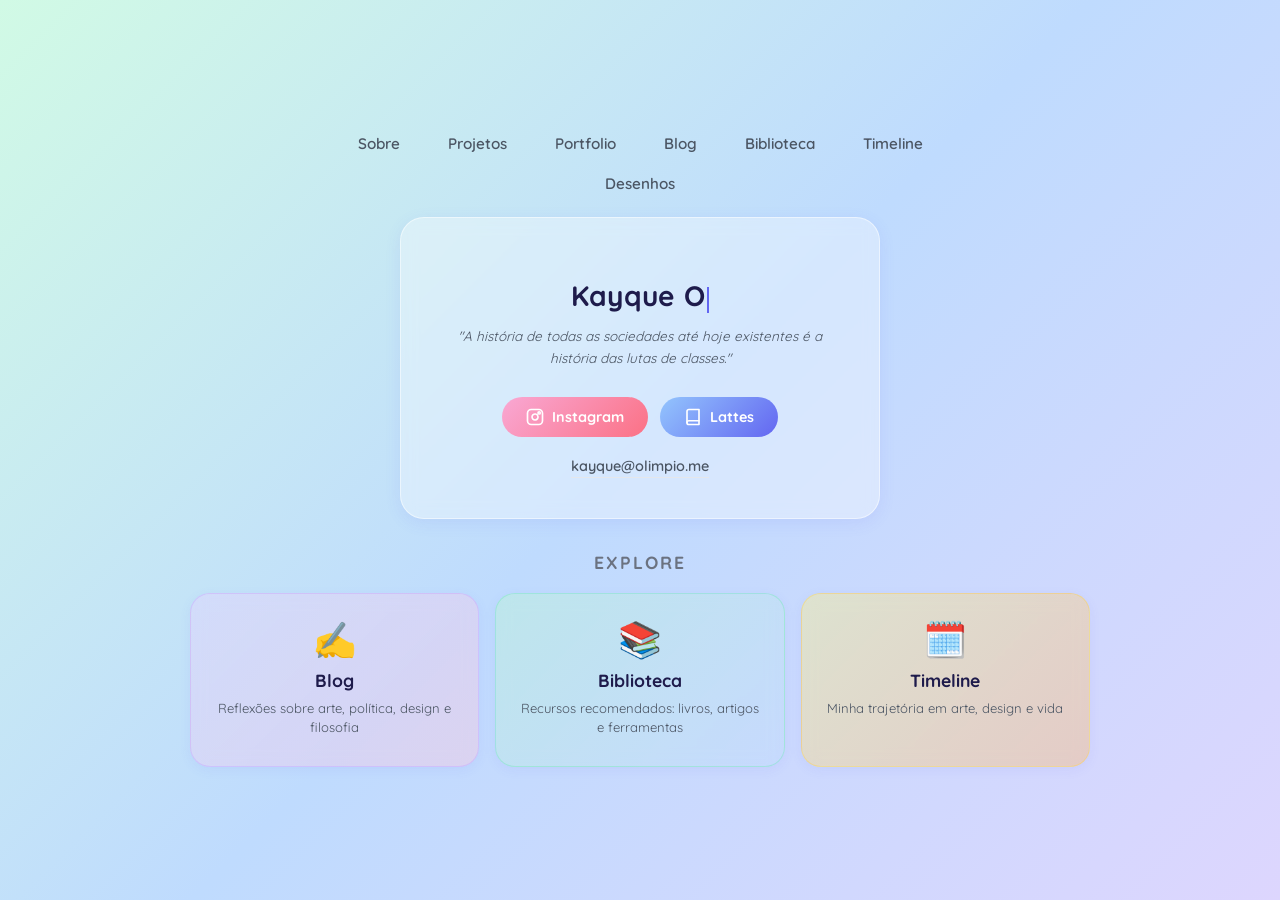
==== index.html @ f6e6b937 "perf: reduce heavy visual effects and optimize index typewriter runtime Agent-Logs-Url: https://gith" ====
<!DOCTYPE html>
<html lang="pt-BR">
<head>
  <meta charset="UTF-8">
  <meta name="viewport" content="width=device-width, initial-scale=1.0">
  <meta name="theme-color" content="#6366f1">
  <title>Kayque Olimpio</title>
  <link rel="preconnect" href="https://fonts.googleapis.com">
  <link rel="preconnect" href="https://fonts.gstatic.com" crossorigin>
  <link href="https://fonts.googleapis.com/css2?family=Quicksand:wght@400;500;600;700&display=swap" rel="stylesheet">
  <style>
    *, *::before, *::after {
      box-sizing: border-box;
      margin: 0;
      padding: 0;
    }

    html {
      scroll-behavior: smooth;
    }

    body {
      font-family: 'Quicksand', sans-serif;
      min-height: 100vh;
      display: flex;
      flex-direction: column;
      align-items: center;
      justify-content: center;
      padding: 24px 16px;
      background: linear-gradient(135deg, #d1fae5 0%, #bfdbfe 50%, #ddd6fe 100%);
      background-attachment: fixed;
      color: #4b5563;
    }

    /* Otimização: Usar will-change apenas onde necessário */
    nav {
      width: 100%;
      max-width: 680px;
      margin-bottom: 24px;
    }

    nav ul {
      list-style: none;
      display: flex;
      justify-content: center;
      gap: 20px;
      flex-wrap: wrap;
    }

    nav ul li a {
      text-decoration: none;
      font-weight: 600;
      font-size: 0.95rem;
      color: #4b5563;
      padding: 6px 14px;
      border-radius: 20px;
      transition: background 0.25s, color 0.25s;
    }

    nav ul li a:hover {
      background: rgba(255, 255, 255, 0.6);
      color: #1d4ed8;
    }

    .card {
      background: rgba(255, 255, 255, 0.35);
      backdrop-filter: blur(8px);
      -webkit-backdrop-filter: blur(8px);
      border: 1px solid rgba(255, 255, 255, 0.5);
      border-radius: 24px;
      box-shadow: 0 4px 16px rgba(99, 102, 241, 0.1);
      padding: 40px 32px;
      width: 100%;
      max-width: 480px;
      display: flex;
      flex-direction: column;
      align-items: center;
      animation: reveal 0.7s ease both;
    }

    @keyframes reveal {
      from {
        opacity: 0;
        transform: translateY(30px);
      }
      to {
        opacity: 1;
        transform: translateY(0);
      }
    }

    /* Otimização: Remover animação float infinita, usar apenas on-load */
    .avatar-wrapper {
      margin-bottom: 20px;
    }

    .avatar {
      width: 110px;
      height: 110px;
      border-radius: 50%;
      object-fit: cover;
      border: 3px solid rgba(255, 255, 255, 0.7);
      box-shadow: 0 3px 12px rgba(99, 102, 241, 0.18);
      display: block;
      background: linear-gradient(135deg, #e0e7ff, #f0f4ff);
    }

    .name {
      font-size: 1.75rem;
      font-weight: 700;
      color: #1e1b4b;
      margin-bottom: 12px;
      min-height: 2.2rem;
      letter-spacing: 0.01em;
    }

    /* Otimização: Usar opacity em vez de transform para cursor */
    .typewriter-cursor {
      display: inline-block;
      width: 2px;
      background: #6366f1;
      margin-left: 2px;
      animation: blink-opt 0.75s step-end infinite;
      vertical-align: text-bottom;
      height: 1.6rem;
    }

    @keyframes blink-opt {
      0%, 100% { opacity: 1; }
      50% { opacity: 0; }
    }

    .quote {
      font-size: 0.85rem;
      font-style: italic;
      color: #4b5563;
      text-align: center;
      margin-bottom: 28px;
      line-height: 1.6;
      max-width: 380px;
    }

    .buttons {
      display: flex;
      gap: 12px;
      justify-content: center;
      width: 100%;
      margin-bottom: 20px;
      flex-wrap: wrap;
    }

    .btn {
      display: inline-flex;
      align-items: center;
      gap: 8px;
      padding: 11px 24px;
      border-radius: 50px;
      font-family: 'Quicksand', sans-serif;
      font-size: 0.9rem;
      font-weight: 700;
      text-decoration: none;
      cursor: pointer;
      border: none;
      position: relative;
      overflow: hidden;
      transition: transform 0.2s, box-shadow 0.2s;
    }

    /* Otimização: Apenas animar ::after no hover, não infinitamente */
    .btn::after {
      content: '';
      position: absolute;
      top: -50%;
      left: -75%;
      width: 50%;
      height: 200%;
      background: rgba(255, 255, 255, 0.35);
      transform: skewX(-20deg);
      opacity: 0;
    }

    .btn:hover::after {
      animation: btn-shine-opt 1.5s ease-in-out;
    }

    @keyframes btn-shine-opt {
      0% { left: -75%; opacity: 1; }
      100% { left: 125%; opacity: 0; }
    }

    .btn:hover {
      transform: translateY(-2px);
      box-shadow: 0 4px 12px rgba(0, 0, 0, 0.12);
      will-change: transform;
    }

    .btn:focus-visible {
      will-change: transform;
    }

    .btn-instagram {
      background: linear-gradient(135deg, #f9a8d4, #fb7185);
      color: #fff;
    }

    .btn-lattes {
      background: linear-gradient(135deg, #93c5fd, #6366f1);
      color: #fff;
    }

    .email-link {
      font-size: 0.9rem;
      font-weight: 600;
      color: #4b5563;
      text-decoration: none;
      border-bottom: 1px solid #e5e7eb;
      padding-bottom: 2px;
      transition: color 0.2s, border-color 0.2s;
    }

    .email-link:hover {
      color: #6366f1;
      border-color: #6366f1;
    }

    /* Explore section */
    .explore-section {
      width: 100%;
      max-width: 900px;
      margin-top: 32px;
    }

    .explore-title {
      text-align: center;
      font-size: 1.1rem;
      font-weight: 700;
      color: #6b7280;
      letter-spacing: 0.12em;
      text-transform: uppercase;
      margin-bottom: 20px;
    }

    .explore-grid {
      display: grid;
      grid-template-columns: repeat(3, 1fr);
      gap: 16px;
    }

    .explore-card {
      background: rgba(255, 255, 255, 0.35);
      backdrop-filter: blur(8px);
      -webkit-backdrop-filter: blur(8px);
      border: 1px solid rgba(255, 255, 255, 0.5);
      border-radius: 20px;
      box-shadow: 0 4px 16px rgba(99, 102, 241, 0.08);
      padding: 28px 20px;
      display: flex;
      flex-direction: column;
      align-items: center;
      text-align: center;
      text-decoration: none;
      color: inherit;
      transition: transform 0.25s, box-shadow 0.25s;
      animation: reveal 0.7s ease both;
      box-shadow: 0 3px 12px rgba(99, 102, 241, 0.08);
    }

    .explore-card:hover {
      transform: translateY(-6px);
      box-shadow: 0 8px 20px rgba(99, 102, 241, 0.12);
      will-change: transform;
    }

    .explore-card:focus-visible {
      will-change: transform;
    }

    .explore-card-emoji {
      font-size: 2.2rem;
      margin-bottom: 12px;
      line-height: 1;
    }

    .explore-card-title {
      font-size: 1.1rem;
      font-weight: 700;
      margin-bottom: 8px;
      color: #1e1b4b;
    }

    .explore-card-desc {
      font-size: 0.82rem;
      color: #4b5563;
      line-height: 1.5;
    }

    .explore-card-blog {
      background: linear-gradient(135deg, rgba(232, 210, 255, 0.4) 0%, rgba(255, 200, 220, 0.4) 100%);
      border-color: rgba(196, 160, 255, 0.4);
    }

    .explore-card-biblioteca {
      background: linear-gradient(135deg, rgba(187, 247, 208, 0.4) 0%, rgba(191, 219, 254, 0.4) 100%);
      border-color: rgba(110, 231, 183, 0.4);
    }

    .explore-card-timeline {
      background: linear-gradient(135deg, rgba(254, 240, 138, 0.4) 0%, rgba(253, 186, 116, 0.4) 100%);
      border-color: rgba(252, 211, 77, 0.4);
    }

    /* Otimização mobile-first */
    @media (max-width: 480px) {
      .buttons {
        flex-direction: column;
        align-items: center;
      }

      .btn {
        width: 100%;
        max-width: 280px;
        justify-content: center;
      }

      .card {
        padding: 32px 20px;
      }

      .name {
        font-size: 1.5rem;
      }

      .explore-grid {
        grid-template-columns: 1fr;
      }
    }
  </style>
</head>
<body>

  <nav aria-label="Navegação principal">
    <ul>
      <li><a href="about.html">Sobre</a></li>
      <li><a href="projects.html">Projetos</a></li>
      <li><a href="portfolio.html">Portfolio</a></li>
      <li><a href="blog.html">Blog</a></li>
      <li><a href="biblioteca.html">Biblioteca</a></li>
      <li><a href="timeline.html">Timeline</a></li>
      <li><a href="drawings.html">Desenhos</a></li>
    </ul>
  </nav>

  <main class="card">

    <div class="avatar-wrapper">
      <img src="https://i.pinimg.com/1200x/95/c9/b2/95c9b288e2ea7c5d6ff3a04a49c31c16.jpg" alt="Avatar de Kayque Olimpio" class="avatar" width="110" height="110" loading="lazy" decoding="async" onerror="this.style.display='none'">
    </div>

    <h1 class="name"><span id="typed-name"></span><span class="typewriter-cursor"></span></h1>

    <p class="quote">
      "A história de todas as sociedades até hoje existentes é a história das lutas de classes."
    </p>

    <div class="buttons">
      <a href="https://www.instagram.com/kayquewrld/" target="_blank" rel="noopener noreferrer" class="btn btn-instagram" aria-label="Instagram">
        <svg xmlns="http://www.w3.org/2000/svg" width="18" height="18" viewBox="0 0 24 24" fill="none" stroke="currentColor" stroke-width="2.2" stroke-linecap="round" stroke-linejoin="round" aria-hidden="true"><rect x="2" y="2" width="20" height="20" rx="5" ry="5"/><path d="M16 11.37A4 4 0 1 1 12.63 8 4 4 0 0 1 16 11.37"/><circle cx="17.5" cy="6.5" r="1.5"/></svg>
        Instagram
      </a>
      <a href="http://lattes.cnpq.br/5363150253158209" target="_blank" rel="noopener noreferrer" class="btn btn-lattes" aria-label="Lattes">
        <svg xmlns="http://www.w3.org/2000/svg" width="18" height="18" viewBox="0 0 24 24" fill="none" stroke="currentColor" stroke-width="2.2" stroke-linecap="round" stroke-linejoin="round" aria-hidden="true"><path d="M4 19.5A2.5 2.5 0 0 1 6.5 17H20"/><path d="M6.5 2H20v20H6.5A2.5 2.5 0 0 1 4 19.5v-15A2.5 2.5 0 0 1 6.5 2z"/></svg>
        Lattes
      </a>
    </div>

    <a href="mailto:kayque@olimpio.me" class="email-link">kayque@olimpio.me</a>

  </main>

  <section class="explore-section" aria-label="Explorar seções">
    <p class="explore-title">Explore</p>
    <div class="explore-grid">
      <a href="blog.html" class="explore-card explore-card-blog">
        <span class="explore-card-emoji" aria-hidden="true">✍️</span>
        <span class="explore-card-title">Blog</span>
        <span class="explore-card-desc">Reflexões sobre arte, política, design e filosofia</span>
      </a>
      <a href="biblioteca.html" class="explore-card explore-card-biblioteca">
        <span class="explore-card-emoji" aria-hidden="true">📚</span>
        <span class="explore-card-title">Biblioteca</span>
        <span class="explore-card-desc">Recursos recomendados: livros, artigos e ferramentas</span>
      </a>
      <a href="timeline.html" class="explore-card explore-card-timeline">
        <span class="explore-card-emoji" aria-hidden="true">🗓️</span>
        <span class="explore-card-title">Timeline</span>
        <span class="explore-card-desc">Minha trajetória em arte, design e vida</span>
      </a>
    </div>
  </section>

  <script>
    // Otimização: Executar tipagem apenas uma vez, não em loop
    (function () {
      const fullName = 'Kayque Olimpio';
      const el = document.getElementById('typed-name');

      if (!el) {
        return;
      }

      let i = 0;
      const type = function () {
        if (i >= fullName.length) {
          return;
        }

        el.textContent += fullName.charAt(i);
        i += 1;
        window.setTimeout(function () {
          window.requestAnimationFrame(type);
        }, 100);
      };

      const startTypewriter = function () {
        window.setTimeout(function () {
          window.requestAnimationFrame(type);
        }, 400);
      };

      if (document.readyState === 'loading') {
        document.addEventListener('DOMContentLoaded', startTypewriter, { once: true });
      } else {
        startTypewriter();
      }
    }());
  </script>

</body>
</html>
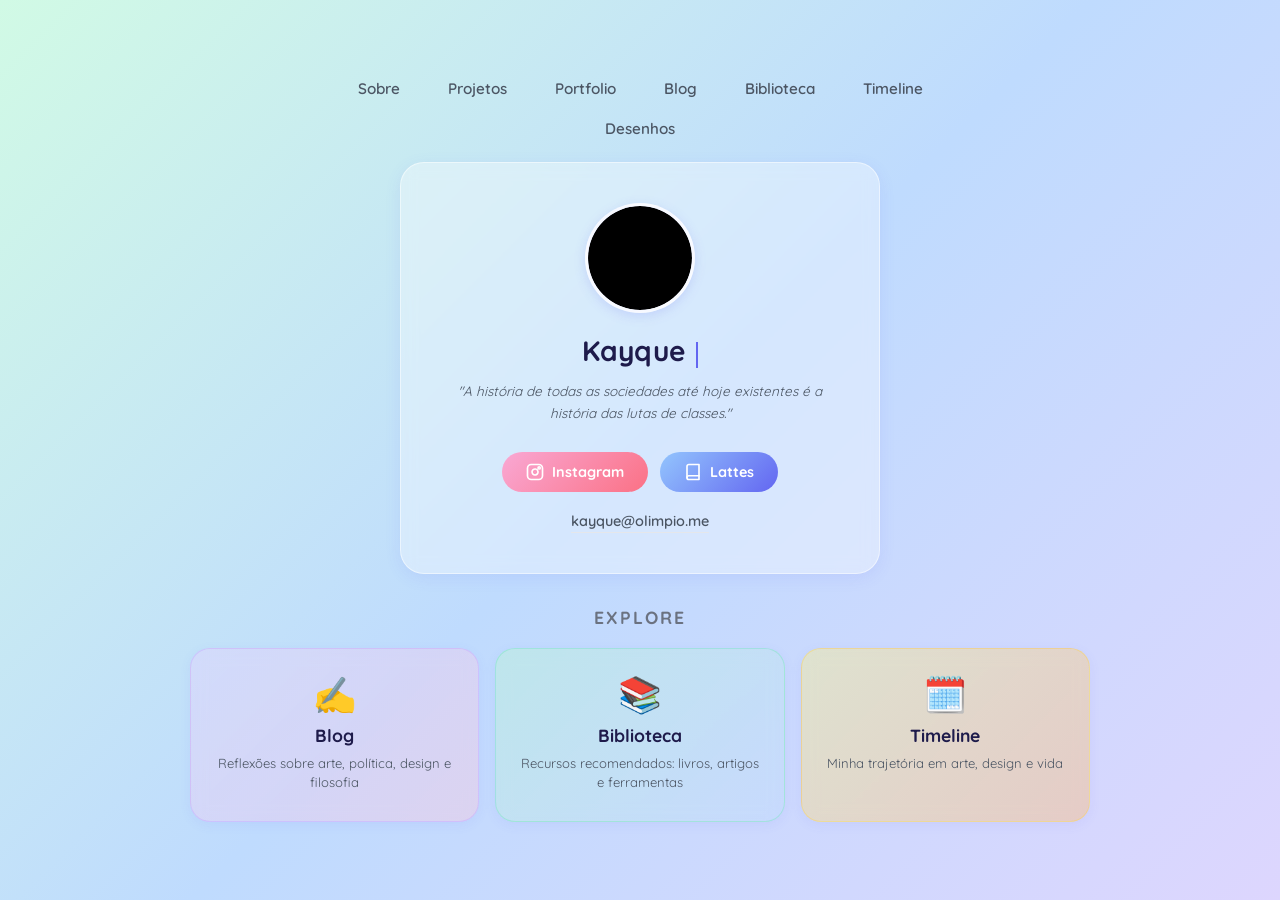
==== commit c4052b91: "perf: finalize index homepage rendering optimizations Agent-Logs-Url: https://github.com/OficialCIA/" ====
--- a/index.html
+++ b/index.html
@@ -353,7 +353,7 @@
   <main class="card">
 
     <div class="avatar-wrapper">
-      <img src="https://i.pinimg.com/1200x/95/c9/b2/95c9b288e2ea7c5d6ff3a04a49c31c16.jpg" alt="Avatar de Kayque Olimpio" class="avatar" width="110" height="110" loading="lazy" decoding="async" onerror="this.style.display='none'">
+      <img src="https://i.pinimg.com/1200x/95/c9/b2/95c9b288e2ea7c5d6ff3a04a49c31c16.jpg" alt="Avatar de Kayque Olimpio" class="avatar" id="avatar-image" width="110" height="110" loading="lazy" decoding="async">
     </div>
 
     <h1 class="name"><span id="typed-name"></span><span class="typewriter-cursor"></span></h1>
@@ -408,23 +408,29 @@
         return;
       }
 
+      const avatarFallbackSvg = "<svg xmlns='http://www.w3.org/2000/svg' width='110' height='110' viewBox='0 0 110 110'><rect width='110' height='110' rx='55' fill='%23e0e7ff'/><text x='50%' y='54%' dominant-baseline='middle' text-anchor='middle' fill='%236366f1' font-family='Arial,sans-serif' font-size='28'>KO</text></svg>";
+      const avatarFallbackSrc = 'data:image/svg+xml,' + encodeURIComponent(avatarFallbackSvg);
+      const avatarEl = document.getElementById('avatar-image');
+      if (avatarEl) {
+        avatarEl.addEventListener('error', function () {
+          avatarEl.src = avatarFallbackSrc;
+          avatarEl.alt = 'Avatar indisponível';
+        }, { once: true });
+      }
+
       let i = 0;
       const type = function () {
         if (i >= fullName.length) {
           return;
         }
 
-        el.textContent += fullName.charAt(i);
-        i += 1;
-        window.setTimeout(function () {
-          window.requestAnimationFrame(type);
-        }, 100);
+        el.textContent += fullName[i];
+        i++;
+        window.setTimeout(type, 100);
       };
 
       const startTypewriter = function () {
-        window.setTimeout(function () {
-          window.requestAnimationFrame(type);
-        }, 400);
+        window.setTimeout(type, 400);
       };
 
       if (document.readyState === 'loading') {
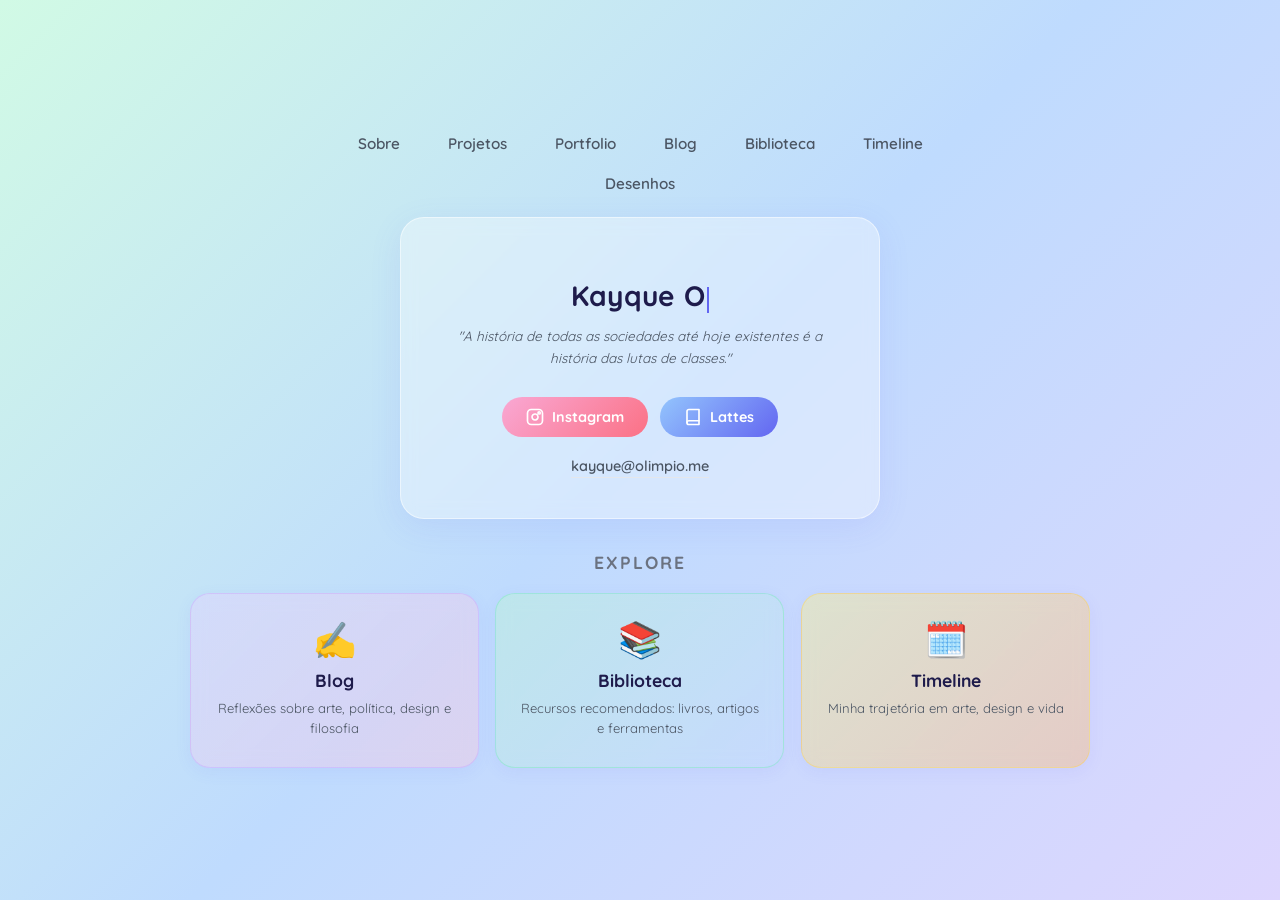
==== commit d1268611: "feat: add open graph and twitter metadata to homepage" ====
--- a/index.html
+++ b/index.html
@@ -4,6 +4,18 @@
   <meta charset="UTF-8">
   <meta name="viewport" content="width=device-width, initial-scale=1.0">
   <meta name="theme-color" content="#6366f1">
+  <meta name="author" content="Kayque Olimpio">
+  <meta name="description" content="Site oficial de Kayque Olimpio com links para projetos, portfólio, blog, biblioteca e redes sociais.">
+  <meta property="og:title" content="Kayque Olimpio | Site Oficial">
+  <meta property="og:description" content="Conheça o site oficial de Kayque Olimpio com projetos, portfólio, blog e links sociais.">
+  <meta property="og:image" content="https://i.pinimg.com/1200x/95/c9/b2/95c9b288e2ea7c5d6ff3a04a49c31c16.jpg">
+  <meta property="og:url" content="https://olimpio.me/">
+  <meta property="og:type" content="website">
+  <meta property="og:locale" content="pt_BR">
+  <meta name="twitter:card" content="summary_large_image">
+  <meta name="twitter:title" content="Kayque Olimpio | Site Oficial">
+  <meta name="twitter:description" content="Conheça o site oficial de Kayque Olimpio com projetos, portfólio, blog e links sociais.">
+  <meta name="twitter:image" content="https://i.pinimg.com/1200x/95/c9/b2/95c9b288e2ea7c5d6ff3a04a49c31c16.jpg">
   <title>Kayque Olimpio</title>
   <link rel="preconnect" href="https://fonts.googleapis.com">
   <link rel="preconnect" href="https://fonts.gstatic.com" crossorigin>
@@ -68,7 +80,7 @@
       -webkit-backdrop-filter: blur(8px);
       border: 1px solid rgba(255, 255, 255, 0.5);
       border-radius: 24px;
-      box-shadow: 0 4px 16px rgba(99, 102, 241, 0.1);
+      box-shadow: 0 8px 32px rgba(99, 102, 241, 0.1);
       padding: 40px 32px;
       width: 100%;
       max-width: 480px;
@@ -92,6 +104,7 @@
     /* Otimização: Remover animação float infinita, usar apenas on-load */
     .avatar-wrapper {
       margin-bottom: 20px;
+      will-change: auto;
     }
 
     .avatar {
@@ -100,7 +113,7 @@
       border-radius: 50%;
       object-fit: cover;
       border: 3px solid rgba(255, 255, 255, 0.7);
-      box-shadow: 0 3px 12px rgba(99, 102, 241, 0.18);
+      box-shadow: 0 4px 20px rgba(99, 102, 241, 0.2);
       display: block;
       background: linear-gradient(135deg, #e0e7ff, #f0f4ff);
     }
@@ -164,6 +177,7 @@
       position: relative;
       overflow: hidden;
       transition: transform 0.2s, box-shadow 0.2s;
+      will-change: transform;
     }
 
     /* Otimização: Apenas animar ::after no hover, não infinitamente */
@@ -190,12 +204,7 @@
 
     .btn:hover {
       transform: translateY(-2px);
-      box-shadow: 0 4px 12px rgba(0, 0, 0, 0.12);
-      will-change: transform;
-    }
-
-    .btn:focus-visible {
-      will-change: transform;
+      box-shadow: 0 6px 20px rgba(0, 0, 0, 0.15);
     }
 
     .btn-instagram {
@@ -262,17 +271,12 @@
       color: inherit;
       transition: transform 0.25s, box-shadow 0.25s;
       animation: reveal 0.7s ease both;
-      box-shadow: 0 3px 12px rgba(99, 102, 241, 0.08);
+      will-change: transform;
     }
 
     .explore-card:hover {
       transform: translateY(-6px);
-      box-shadow: 0 8px 20px rgba(99, 102, 241, 0.12);
-      will-change: transform;
-    }
-
-    .explore-card:focus-visible {
-      will-change: transform;
+      box-shadow: 0 12px 32px rgba(99, 102, 241, 0.15);
     }
 
     .explore-card-emoji {
@@ -353,7 +357,7 @@
   <main class="card">
 
     <div class="avatar-wrapper">
-      <img src="https://i.pinimg.com/1200x/95/c9/b2/95c9b288e2ea7c5d6ff3a04a49c31c16.jpg" alt="Avatar de Kayque Olimpio" class="avatar" id="avatar-image" width="110" height="110" loading="lazy" decoding="async">
+      <img src="https://i.pinimg.com/1200x/95/c9/b2/95c9b288e2ea7c5d6ff3a04a49c31c16.jpg" alt="Avatar de Kayque Olimpio" class="avatar" width="110" height="110" loading="lazy" onerror="this.style.display='none'">
     </div>
 
     <h1 class="name"><span id="typed-name"></span><span class="typewriter-cursor"></span></h1>
@@ -403,40 +407,21 @@
     (function () {
       const fullName = 'Kayque Olimpio';
       const el = document.getElementById('typed-name');
-
-      if (!el) {
-        return;
-      }
-
-      const avatarFallbackSvg = "<svg xmlns='http://www.w3.org/2000/svg' width='110' height='110' viewBox='0 0 110 110'><rect width='110' height='110' rx='55' fill='%23e0e7ff'/><text x='50%' y='54%' dominant-baseline='middle' text-anchor='middle' fill='%236366f1' font-family='Arial,sans-serif' font-size='28'>KO</text></svg>";
-      const avatarFallbackSrc = 'data:image/svg+xml,' + encodeURIComponent(avatarFallbackSvg);
-      const avatarEl = document.getElementById('avatar-image');
-      if (avatarEl) {
-        avatarEl.addEventListener('error', function () {
-          avatarEl.src = avatarFallbackSrc;
-          avatarEl.alt = 'Avatar indisponível';
-        }, { once: true });
-      }
-
       let i = 0;
-      const type = function () {
-        if (i >= fullName.length) {
-          return;
+      
+      function type() {
+        if (i < fullName.length) {
+          el.textContent += fullName[i];
+          i++;
+          setTimeout(type, 100);
         }
-
-        el.textContent += fullName[i];
-        i++;
-        window.setTimeout(type, 100);
-      };
-
-      const startTypewriter = function () {
-        window.setTimeout(type, 400);
-      };
-
+      }
+      
+      // Evitar redraw desnecessário: aguardar primeiro paint
       if (document.readyState === 'loading') {
-        document.addEventListener('DOMContentLoaded', startTypewriter, { once: true });
+        document.addEventListener('DOMContentLoaded', () => setTimeout(type, 400));
       } else {
-        startTypewriter();
+        setTimeout(type, 400);
       }
     }());
   </script>
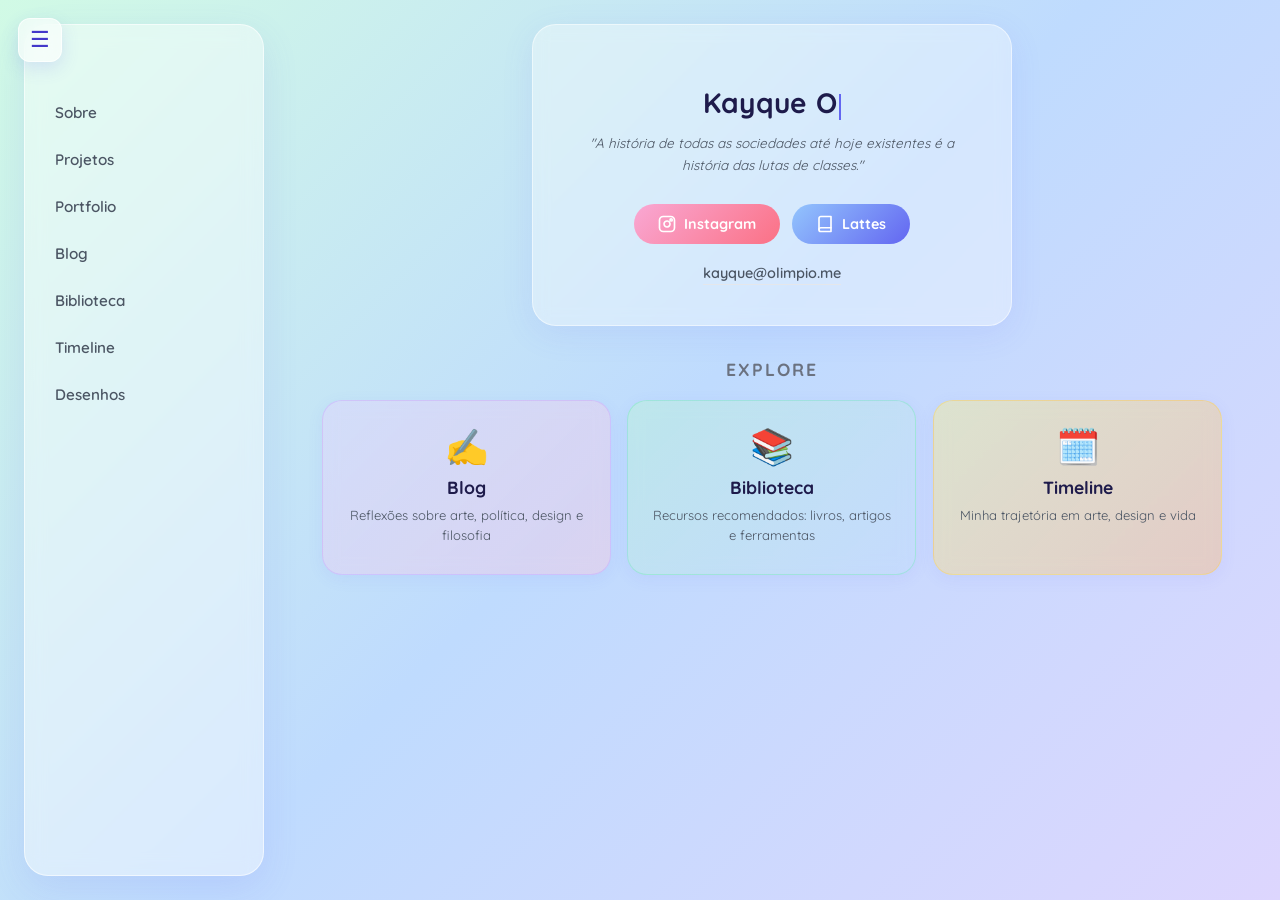
==== commit 9afac163: "Implement responsive sidebar with hamburger toggle on homepage" ====
--- a/index.html
+++ b/index.html
@@ -35,43 +35,106 @@
       font-family: 'Quicksand', sans-serif;
       min-height: 100vh;
       display: flex;
-      flex-direction: column;
-      align-items: center;
+      align-items: flex-start;
       justify-content: center;
-      padding: 24px 16px;
+      gap: 24px;
+      padding: 24px;
       background: linear-gradient(135deg, #d1fae5 0%, #bfdbfe 50%, #ddd6fe 100%);
       background-attachment: fixed;
       color: #4b5563;
     }
 
-    /* Otimização: Usar will-change apenas onde necessário */
-    nav {
-      width: 100%;
-      max-width: 680px;
-      margin-bottom: 24px;
-    }
-
-    nav ul {
+    .sidebar-toggle {
+      position: fixed;
+      top: 18px;
+      left: 18px;
+      z-index: 30;
+      width: 44px;
+      height: 44px;
+      border-radius: 12px;
+      border: 1px solid rgba(255, 255, 255, 0.7);
+      background: rgba(255, 255, 255, 0.6);
+      backdrop-filter: blur(8px);
+      -webkit-backdrop-filter: blur(8px);
+      box-shadow: 0 6px 18px rgba(99, 102, 241, 0.16);
+      color: #4338ca;
+      font-size: 1.35rem;
+      cursor: pointer;
+      display: inline-flex;
+      align-items: center;
+      justify-content: center;
+      transition: transform 0.2s, box-shadow 0.2s, background 0.2s;
+    }
+
+    .sidebar-toggle:hover {
+      transform: translateY(-1px);
+      box-shadow: 0 10px 24px rgba(99, 102, 241, 0.2);
+      background: rgba(255, 255, 255, 0.82);
+    }
+
+    .sidebar {
+      width: 240px;
+      min-height: calc(100vh - 48px);
+      background: rgba(255, 255, 255, 0.42);
+      backdrop-filter: blur(10px);
+      -webkit-backdrop-filter: blur(10px);
+      border: 1px solid rgba(255, 255, 255, 0.58);
+      border-radius: 24px;
+      box-shadow: 0 12px 36px rgba(99, 102, 241, 0.12);
+      padding: 68px 16px 24px;
+      overflow: hidden;
+      transition: width 0.3s ease, padding 0.3s ease, opacity 0.3s ease, transform 0.3s ease;
+    }
+
+    .sidebar ul {
       list-style: none;
       display: flex;
-      justify-content: center;
-      gap: 20px;
-      flex-wrap: wrap;
-    }
-
-    nav ul li a {
+      flex-direction: column;
+      gap: 8px;
+    }
+
+    .sidebar ul li a {
+      display: block;
       text-decoration: none;
       font-weight: 600;
       font-size: 0.95rem;
       color: #4b5563;
-      padding: 6px 14px;
-      border-radius: 20px;
+      padding: 10px 14px;
+      border-radius: 14px;
       transition: background 0.25s, color 0.25s;
     }
 
-    nav ul li a:hover {
+    .sidebar ul li a:hover {
       background: rgba(255, 255, 255, 0.6);
       color: #1d4ed8;
+    }
+
+    .content-area {
+      flex: 1;
+      width: min(100%, 980px);
+      margin: 0 auto;
+      display: flex;
+      flex-direction: column;
+      align-items: center;
+    }
+
+    body.sidebar-collapsed .sidebar {
+      width: 0;
+      padding-left: 0;
+      padding-right: 0;
+      border-width: 0;
+      opacity: 0;
+      transform: translateX(-16px);
+    }
+
+    .sidebar-overlay {
+      position: fixed;
+      inset: 0;
+      background: rgba(15, 23, 42, 0.42);
+      opacity: 0;
+      pointer-events: none;
+      transition: opacity 0.28s ease;
+      z-index: 20;
     }
 
     .card {
@@ -314,6 +377,46 @@
     }
 
     /* Otimização mobile-first */
+    @media (max-width: 900px) {
+      body {
+        padding: 16px;
+      }
+
+      .content-area {
+        width: 100%;
+      }
+
+      .sidebar {
+        position: fixed;
+        top: 72px;
+        left: 16px;
+        bottom: 16px;
+        min-height: auto;
+        width: min(280px, calc(100% - 32px));
+        z-index: 25;
+        transform: translateX(-110%);
+        opacity: 0;
+        pointer-events: none;
+      }
+
+      body.sidebar-collapsed .sidebar {
+        width: min(280px, calc(100% - 32px));
+        padding: 68px 16px 24px;
+        border-width: 1px;
+      }
+
+      body.sidebar-open .sidebar {
+        transform: translateX(0);
+        opacity: 1;
+        pointer-events: auto;
+      }
+
+      body.sidebar-open .sidebar-overlay {
+        opacity: 1;
+        pointer-events: auto;
+      }
+    }
+
     @media (max-width: 480px) {
       .buttons {
         flex-direction: column;
@@ -342,7 +445,9 @@
 </head>
 <body>
 
-  <nav aria-label="Navegação principal">
+  <button class="sidebar-toggle" id="sidebar-toggle" aria-label="Abrir ou fechar menu lateral" aria-controls="site-sidebar" aria-expanded="true">☰</button>
+
+  <nav id="site-sidebar" class="sidebar" aria-label="Navegação principal">
     <ul>
       <li><a href="about.html">Sobre</a></li>
       <li><a href="projects.html">Projetos</a></li>
@@ -354,7 +459,10 @@
     </ul>
   </nav>
 
-  <main class="card">
+  <div class="sidebar-overlay" id="sidebar-overlay" aria-hidden="true"></div>
+
+  <div class="content-area">
+    <main class="card">
 
     <div class="avatar-wrapper">
       <img src="https://i.pinimg.com/1200x/95/c9/b2/95c9b288e2ea7c5d6ff3a04a49c31c16.jpg" alt="Avatar de Kayque Olimpio" class="avatar" width="110" height="110" loading="lazy" onerror="this.style.display='none'">
@@ -379,28 +487,29 @@
 
     <a href="mailto:kayque@olimpio.me" class="email-link">kayque@olimpio.me</a>
 
-  </main>
-
-  <section class="explore-section" aria-label="Explorar seções">
-    <p class="explore-title">Explore</p>
-    <div class="explore-grid">
-      <a href="blog.html" class="explore-card explore-card-blog">
-        <span class="explore-card-emoji" aria-hidden="true">✍️</span>
-        <span class="explore-card-title">Blog</span>
-        <span class="explore-card-desc">Reflexões sobre arte, política, design e filosofia</span>
-      </a>
-      <a href="biblioteca.html" class="explore-card explore-card-biblioteca">
-        <span class="explore-card-emoji" aria-hidden="true">📚</span>
-        <span class="explore-card-title">Biblioteca</span>
-        <span class="explore-card-desc">Recursos recomendados: livros, artigos e ferramentas</span>
-      </a>
-      <a href="timeline.html" class="explore-card explore-card-timeline">
-        <span class="explore-card-emoji" aria-hidden="true">🗓️</span>
-        <span class="explore-card-title">Timeline</span>
-        <span class="explore-card-desc">Minha trajetória em arte, design e vida</span>
-      </a>
-    </div>
-  </section>
+    </main>
+
+    <section class="explore-section" aria-label="Explorar seções">
+      <p class="explore-title">Explore</p>
+      <div class="explore-grid">
+        <a href="blog.html" class="explore-card explore-card-blog">
+          <span class="explore-card-emoji" aria-hidden="true">✍️</span>
+          <span class="explore-card-title">Blog</span>
+          <span class="explore-card-desc">Reflexões sobre arte, política, design e filosofia</span>
+        </a>
+        <a href="biblioteca.html" class="explore-card explore-card-biblioteca">
+          <span class="explore-card-emoji" aria-hidden="true">📚</span>
+          <span class="explore-card-title">Biblioteca</span>
+          <span class="explore-card-desc">Recursos recomendados: livros, artigos e ferramentas</span>
+        </a>
+        <a href="timeline.html" class="explore-card explore-card-timeline">
+          <span class="explore-card-emoji" aria-hidden="true">🗓️</span>
+          <span class="explore-card-title">Timeline</span>
+          <span class="explore-card-desc">Minha trajetória em arte, design e vida</span>
+        </a>
+      </div>
+    </section>
+  </div>
 
   <script>
     // Otimização: Executar tipagem apenas uma vez, não em loop
@@ -424,6 +533,58 @@
         setTimeout(type, 400);
       }
     }());
+
+    (function () {
+      const body = document.body;
+      const toggle = document.getElementById('sidebar-toggle');
+      const overlay = document.getElementById('sidebar-overlay');
+      const navLinks = document.querySelectorAll('#site-sidebar a');
+      const mobile = window.matchMedia('(max-width: 900px)');
+
+      function updateAria() {
+        const expanded = mobile.matches
+          ? body.classList.contains('sidebar-open')
+          : !body.classList.contains('sidebar-collapsed');
+        toggle.setAttribute('aria-expanded', String(expanded));
+      }
+
+      function syncLayout() {
+        if (mobile.matches) {
+          body.classList.add('sidebar-collapsed');
+          body.classList.remove('sidebar-open');
+        } else {
+          body.classList.remove('sidebar-collapsed');
+          body.classList.remove('sidebar-open');
+        }
+        updateAria();
+      }
+
+      toggle.addEventListener('click', function () {
+        if (mobile.matches) {
+          body.classList.toggle('sidebar-open');
+        } else {
+          body.classList.toggle('sidebar-collapsed');
+        }
+        updateAria();
+      });
+
+      overlay.addEventListener('click', function () {
+        body.classList.remove('sidebar-open');
+        updateAria();
+      });
+
+      navLinks.forEach(function (link) {
+        link.addEventListener('click', function () {
+          if (mobile.matches) {
+            body.classList.remove('sidebar-open');
+            updateAria();
+          }
+        });
+      });
+
+      mobile.addEventListener('change', syncLayout);
+      syncLayout();
+    }());
   </script>
 
 </body>
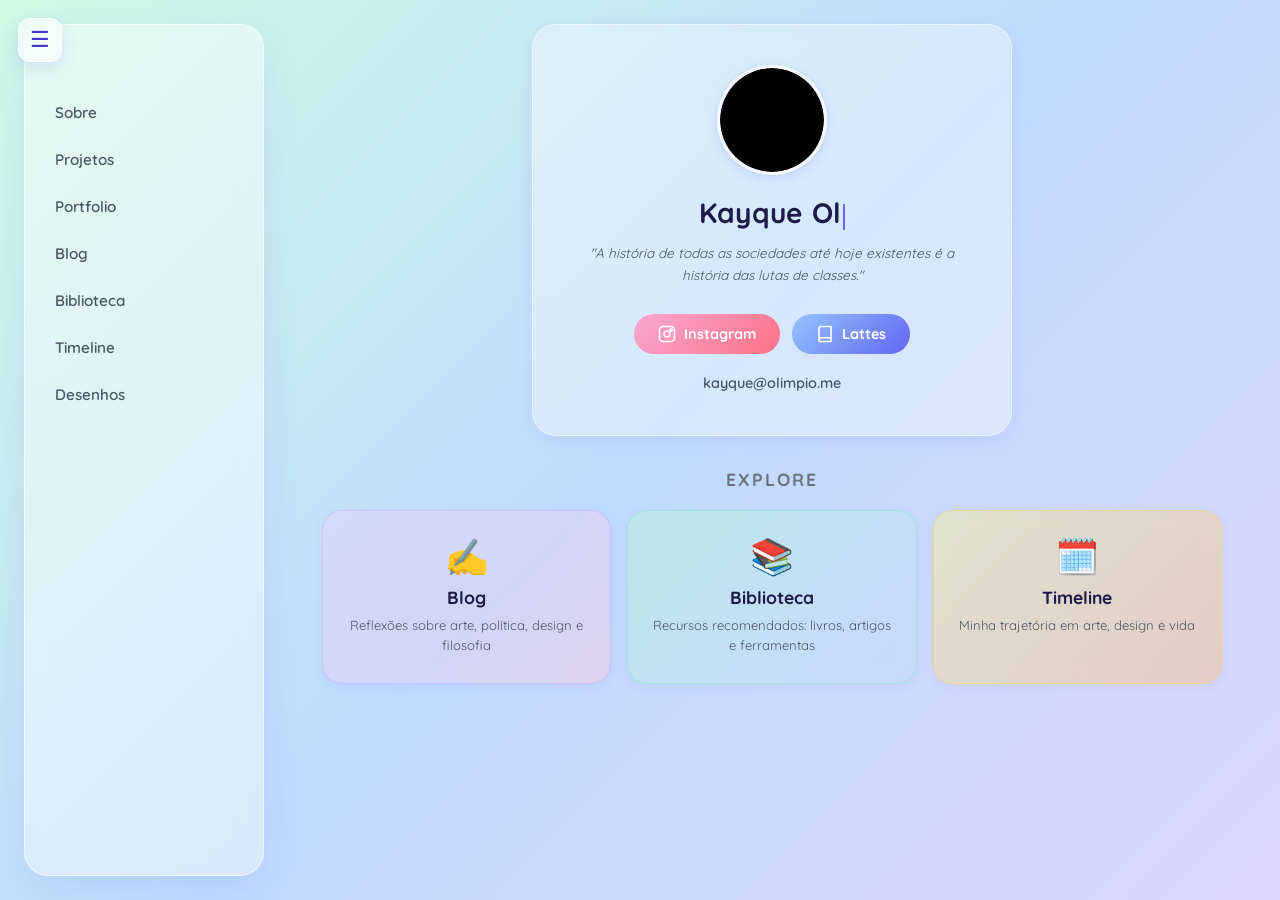
==== commit 0d41f37f: "Merge c4052b9131bfb6b063f78d193c42396e4444eb9e into 861b26b7171fb45265ad6086121eadeffeffdc29" ====
--- a/index.html
+++ b/index.html
@@ -143,7 +143,7 @@
       -webkit-backdrop-filter: blur(8px);
       border: 1px solid rgba(255, 255, 255, 0.5);
       border-radius: 24px;
-      box-shadow: 0 8px 32px rgba(99, 102, 241, 0.1);
+      box-shadow: 0 4px 16px rgba(99, 102, 241, 0.1);
       padding: 40px 32px;
       width: 100%;
       max-width: 480px;
@@ -167,7 +167,6 @@
     /* Otimização: Remover animação float infinita, usar apenas on-load */
     .avatar-wrapper {
       margin-bottom: 20px;
-      will-change: auto;
     }
 
     .avatar {
@@ -176,7 +175,7 @@
       border-radius: 50%;
       object-fit: cover;
       border: 3px solid rgba(255, 255, 255, 0.7);
-      box-shadow: 0 4px 20px rgba(99, 102, 241, 0.2);
+      box-shadow: 0 3px 12px rgba(99, 102, 241, 0.18);
       display: block;
       background: linear-gradient(135deg, #e0e7ff, #f0f4ff);
     }
@@ -240,7 +239,6 @@
       position: relative;
       overflow: hidden;
       transition: transform 0.2s, box-shadow 0.2s;
-      will-change: transform;
     }
 
     /* Otimização: Apenas animar ::after no hover, não infinitamente */
@@ -267,7 +265,12 @@
 
     .btn:hover {
       transform: translateY(-2px);
-      box-shadow: 0 6px 20px rgba(0, 0, 0, 0.15);
+      box-shadow: 0 4px 12px rgba(0, 0, 0, 0.12);
+      will-change: transform;
+    }
+
+    .btn:focus-visible {
+      will-change: transform;
     }
 
     .btn-instagram {
@@ -334,12 +337,17 @@
       color: inherit;
       transition: transform 0.25s, box-shadow 0.25s;
       animation: reveal 0.7s ease both;
-      will-change: transform;
+      box-shadow: 0 3px 12px rgba(99, 102, 241, 0.08);
     }
 
     .explore-card:hover {
       transform: translateY(-6px);
-      box-shadow: 0 12px 32px rgba(99, 102, 241, 0.15);
+      box-shadow: 0 8px 20px rgba(99, 102, 241, 0.12);
+      will-change: transform;
+    }
+
+    .explore-card:focus-visible {
+      will-change: transform;
     }
 
     .explore-card-emoji {
@@ -465,7 +473,7 @@
     <main class="card">
 
     <div class="avatar-wrapper">
-      <img src="https://i.pinimg.com/1200x/95/c9/b2/95c9b288e2ea7c5d6ff3a04a49c31c16.jpg" alt="Avatar de Kayque Olimpio" class="avatar" width="110" height="110" loading="lazy" onerror="this.style.display='none'">
+      <img src="https://i.pinimg.com/1200x/95/c9/b2/95c9b288e2ea7c5d6ff3a04a49c31c16.jpg" alt="Avatar de Kayque Olimpio" class="avatar" id="avatar-image" width="110" height="110" loading="lazy" decoding="async">
     </div>
 
     <h1 class="name"><span id="typed-name"></span><span class="typewriter-cursor"></span></h1>
@@ -516,21 +524,40 @@
     (function () {
       const fullName = 'Kayque Olimpio';
       const el = document.getElementById('typed-name');
+
+      if (!el) {
+        return;
+      }
+
+      const avatarFallbackSvg = "<svg xmlns='http://www.w3.org/2000/svg' width='110' height='110' viewBox='0 0 110 110'><rect width='110' height='110' rx='55' fill='%23e0e7ff'/><text x='50%' y='54%' dominant-baseline='middle' text-anchor='middle' fill='%236366f1' font-family='Arial,sans-serif' font-size='28'>KO</text></svg>";
+      const avatarFallbackSrc = 'data:image/svg+xml,' + encodeURIComponent(avatarFallbackSvg);
+      const avatarEl = document.getElementById('avatar-image');
+      if (avatarEl) {
+        avatarEl.addEventListener('error', function () {
+          avatarEl.src = avatarFallbackSrc;
+          avatarEl.alt = 'Avatar indisponível';
+        }, { once: true });
+      }
+
       let i = 0;
-      
-      function type() {
-        if (i < fullName.length) {
-          el.textContent += fullName[i];
-          i++;
-          setTimeout(type, 100);
+      const type = function () {
+        if (i >= fullName.length) {
+          return;
         }
-      }
-      
-      // Evitar redraw desnecessário: aguardar primeiro paint
+
+        el.textContent += fullName[i];
+        i++;
+        window.setTimeout(type, 100);
+      };
+
+      const startTypewriter = function () {
+        window.setTimeout(type, 400);
+      };
+
       if (document.readyState === 'loading') {
-        document.addEventListener('DOMContentLoaded', () => setTimeout(type, 400));
+        document.addEventListener('DOMContentLoaded', startTypewriter, { once: true });
       } else {
-        setTimeout(type, 400);
+        startTypewriter();
       }
     }());
 
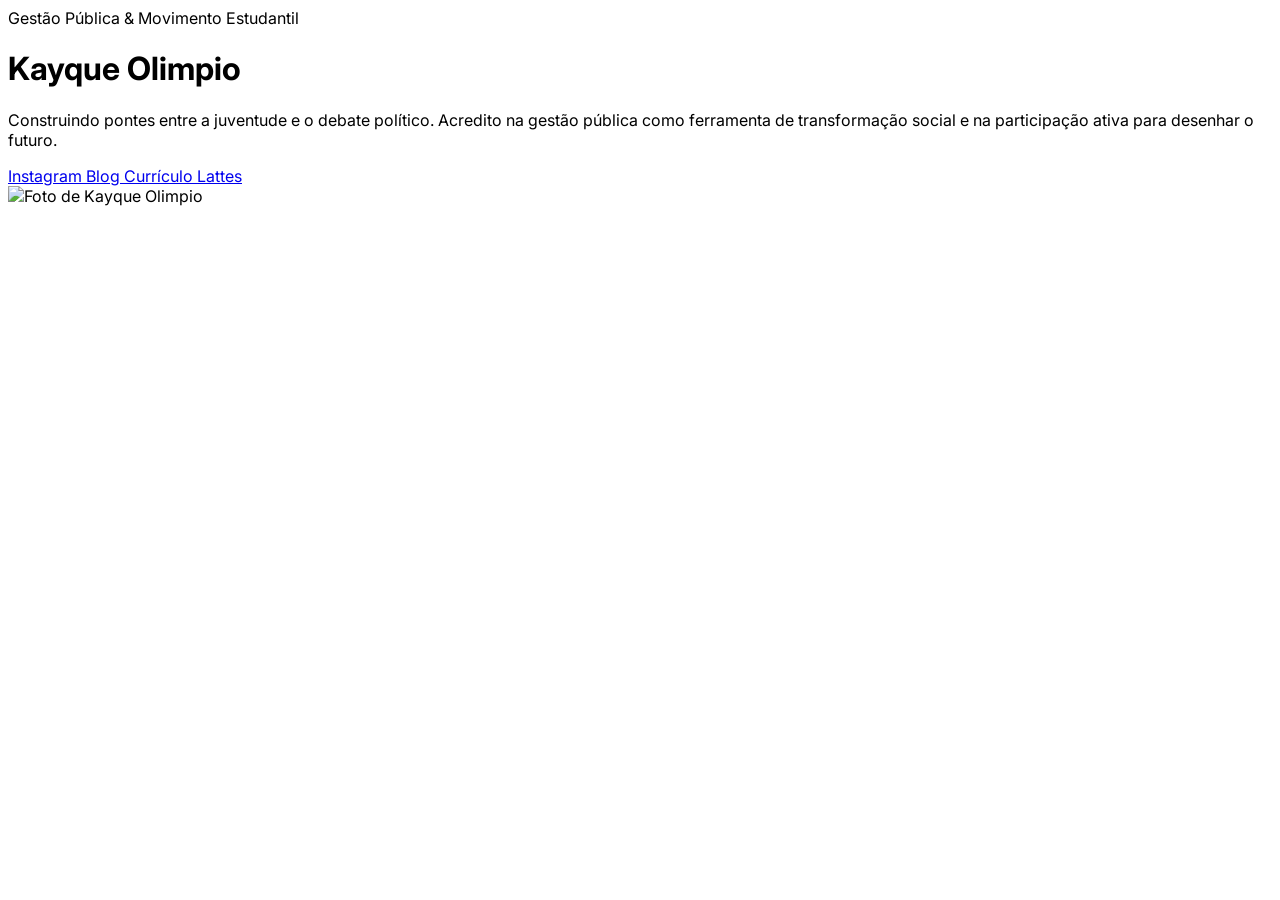
==== commit de805737: "Update index.html" ====
--- a/index.html
+++ b/index.html
@@ -3,616 +3,102 @@
 <head>
   <meta charset="UTF-8">
   <meta name="viewport" content="width=device-width, initial-scale=1.0">
-  <meta name="theme-color" content="#6366f1">
-  <meta name="author" content="Kayque Olimpio">
-  <meta name="description" content="Site oficial de Kayque Olimpio com links para projetos, portfólio, blog, biblioteca e redes sociais.">
-  <meta property="og:title" content="Kayque Olimpio | Site Oficial">
-  <meta property="og:description" content="Conheça o site oficial de Kayque Olimpio com projetos, portfólio, blog e links sociais.">
-  <meta property="og:image" content="https://i.pinimg.com/1200x/95/c9/b2/95c9b288e2ea7c5d6ff3a04a49c31c16.jpg">
-  <meta property="og:url" content="https://olimpio.me/">
-  <meta property="og:type" content="website">
-  <meta property="og:locale" content="pt_BR">
-  <meta name="twitter:card" content="summary_large_image">
-  <meta name="twitter:title" content="Kayque Olimpio | Site Oficial">
-  <meta name="twitter:description" content="Conheça o site oficial de Kayque Olimpio com projetos, portfólio, blog e links sociais.">
-  <meta name="twitter:image" content="https://i.pinimg.com/1200x/95/c9/b2/95c9b288e2ea7c5d6ff3a04a49c31c16.jpg">
-  <title>Kayque Olimpio</title>
-  <link rel="preconnect" href="https://fonts.googleapis.com">
-  <link rel="preconnect" href="https://fonts.gstatic.com" crossorigin>
-  <link href="https://fonts.googleapis.com/css2?family=Quicksand:wght@400;500;600;700&display=swap" rel="stylesheet">
+  <title>Kayque Olimpio | Gestão Pública e Juventude</title>
+  <script src="https://cdn.tailwindcss.com"></script>
   <style>
-    *, *::before, *::after {
-      box-sizing: border-box;
-      margin: 0;
-      padding: 0;
-    }
+    @import url('https://fonts.googleapis.com/css2?family=Inter:wght@400;600;800&display=swap');
+    body { font-family: 'Inter', sans-serif; }
 
-    html {
-      scroll-behavior: smooth;
-    }
-
-    body {
-      font-family: 'Quicksand', sans-serif;
-      min-height: 100vh;
-      display: flex;
-      align-items: flex-start;
-      justify-content: center;
-      gap: 24px;
-      padding: 24px;
-      background: linear-gradient(135deg, #d1fae5 0%, #bfdbfe 50%, #ddd6fe 100%);
-      background-attachment: fixed;
-      color: #4b5563;
-    }
-
-    .sidebar-toggle {
-      position: fixed;
-      top: 18px;
-      left: 18px;
-      z-index: 30;
-      width: 44px;
-      height: 44px;
-      border-radius: 12px;
-      border: 1px solid rgba(255, 255, 255, 0.7);
-      background: rgba(255, 255, 255, 0.6);
-      backdrop-filter: blur(8px);
-      -webkit-backdrop-filter: blur(8px);
-      box-shadow: 0 6px 18px rgba(99, 102, 241, 0.16);
-      color: #4338ca;
-      font-size: 1.35rem;
-      cursor: pointer;
-      display: inline-flex;
-      align-items: center;
-      justify-content: center;
-      transition: transform 0.2s, box-shadow 0.2s, background 0.2s;
-    }
-
-    .sidebar-toggle:hover {
-      transform: translateY(-1px);
-      box-shadow: 0 10px 24px rgba(99, 102, 241, 0.2);
-      background: rgba(255, 255, 255, 0.82);
-    }
-
-    .sidebar {
-      width: 240px;
-      min-height: calc(100vh - 48px);
-      background: rgba(255, 255, 255, 0.42);
-      backdrop-filter: blur(10px);
-      -webkit-backdrop-filter: blur(10px);
-      border: 1px solid rgba(255, 255, 255, 0.58);
-      border-radius: 24px;
-      box-shadow: 0 12px 36px rgba(99, 102, 241, 0.12);
-      padding: 68px 16px 24px;
-      overflow: hidden;
-      transition: width 0.3s ease, padding 0.3s ease, opacity 0.3s ease, transform 0.3s ease;
-    }
-
-    .sidebar ul {
-      list-style: none;
-      display: flex;
-      flex-direction: column;
-      gap: 8px;
-    }
-
-    .sidebar ul li a {
-      display: block;
-      text-decoration: none;
-      font-weight: 600;
-      font-size: 0.95rem;
-      color: #4b5563;
-      padding: 10px 14px;
-      border-radius: 14px;
-      transition: background 0.25s, color 0.25s;
-    }
-
-    .sidebar ul li a:hover {
-      background: rgba(255, 255, 255, 0.6);
-      color: #1d4ed8;
-    }
-
-    .content-area {
-      flex: 1;
-      width: min(100%, 980px);
-      margin: 0 auto;
-      display: flex;
-      flex-direction: column;
-      align-items: center;
-    }
-
-    body.sidebar-collapsed .sidebar {
-      width: 0;
-      padding-left: 0;
-      padding-right: 0;
-      border-width: 0;
-      opacity: 0;
-      transform: translateX(-16px);
-    }
-
-    .sidebar-overlay {
-      position: fixed;
-      inset: 0;
-      background: rgba(15, 23, 42, 0.42);
-      opacity: 0;
-      pointer-events: none;
-      transition: opacity 0.28s ease;
-      z-index: 20;
-    }
-
-    .card {
-      background: rgba(255, 255, 255, 0.35);
-      backdrop-filter: blur(8px);
-      -webkit-backdrop-filter: blur(8px);
-      border: 1px solid rgba(255, 255, 255, 0.5);
-      border-radius: 24px;
-      box-shadow: 0 4px 16px rgba(99, 102, 241, 0.1);
-      padding: 40px 32px;
-      width: 100%;
-      max-width: 480px;
-      display: flex;
-      flex-direction: column;
-      align-items: center;
-      animation: reveal 0.7s ease both;
-    }
-
-    @keyframes reveal {
-      from {
+    /* Animação de entrada suave */
+    @keyframes fadeInUp {
+      0% {
         opacity: 0;
-        transform: translateY(30px);
+        transform: translateY(40px);
       }
-      to {
+      100% {
         opacity: 1;
         transform: translateY(0);
       }
     }
 
-    /* Otimização: Remover animação float infinita, usar apenas on-load */
-    .avatar-wrapper {
-      margin-bottom: 20px;
+    /* Animação de flutuação contínua para a foto */
+    @keyframes float {
+      0% { transform: translateY(0px); }
+      50% { transform: translateY(-15px); }
+      100% { transform: translateY(0px); }
     }
 
-    .avatar {
-      width: 110px;
-      height: 110px;
-      border-radius: 50%;
-      object-fit: cover;
-      border: 3px solid rgba(255, 255, 255, 0.7);
-      box-shadow: 0 3px 12px rgba(99, 102, 241, 0.18);
-      display: block;
-      background: linear-gradient(135deg, #e0e7ff, #f0f4ff);
-    }
-
-    .name {
-      font-size: 1.75rem;
-      font-weight: 700;
-      color: #1e1b4b;
-      margin-bottom: 12px;
-      min-height: 2.2rem;
-      letter-spacing: 0.01em;
-    }
-
-    /* Otimização: Usar opacity em vez de transform para cursor */
-    .typewriter-cursor {
-      display: inline-block;
-      width: 2px;
-      background: #6366f1;
-      margin-left: 2px;
-      animation: blink-opt 0.75s step-end infinite;
-      vertical-align: text-bottom;
-      height: 1.6rem;
-    }
-
-    @keyframes blink-opt {
-      0%, 100% { opacity: 1; }
-      50% { opacity: 0; }
-    }
-
-    .quote {
-      font-size: 0.85rem;
-      font-style: italic;
-      color: #4b5563;
-      text-align: center;
-      margin-bottom: 28px;
-      line-height: 1.6;
-      max-width: 380px;
-    }
-
-    .buttons {
-      display: flex;
-      gap: 12px;
-      justify-content: center;
-      width: 100%;
-      margin-bottom: 20px;
-      flex-wrap: wrap;
-    }
-
-    .btn {
-      display: inline-flex;
-      align-items: center;
-      gap: 8px;
-      padding: 11px 24px;
-      border-radius: 50px;
-      font-family: 'Quicksand', sans-serif;
-      font-size: 0.9rem;
-      font-weight: 700;
-      text-decoration: none;
-      cursor: pointer;
-      border: none;
-      position: relative;
-      overflow: hidden;
-      transition: transform 0.2s, box-shadow 0.2s;
-    }
-
-    /* Otimização: Apenas animar ::after no hover, não infinitamente */
-    .btn::after {
-      content: '';
-      position: absolute;
-      top: -50%;
-      left: -75%;
-      width: 50%;
-      height: 200%;
-      background: rgba(255, 255, 255, 0.35);
-      transform: skewX(-20deg);
+    /* Classes utilitárias das animações */
+    .animate-fade-up {
+      animation: fadeInUp 0.9s cubic-bezier(0.16, 1, 0.3, 1) forwards;
       opacity: 0;
     }
 
-    .btn:hover::after {
-      animation: btn-shine-opt 1.5s ease-in-out;
+    .animate-float {
+      animation: float 6s ease-in-out infinite;
     }
 
-    @keyframes btn-shine-opt {
-      0% { left: -75%; opacity: 1; }
-      100% { left: 125%; opacity: 0; }
-    }
-
-    .btn:hover {
-      transform: translateY(-2px);
-      box-shadow: 0 4px 12px rgba(0, 0, 0, 0.12);
-      will-change: transform;
-    }
-
-    .btn:focus-visible {
-      will-change: transform;
-    }
-
-    .btn-instagram {
-      background: linear-gradient(135deg, #f9a8d4, #fb7185);
-      color: #fff;
-    }
-
-    .btn-lattes {
-      background: linear-gradient(135deg, #93c5fd, #6366f1);
-      color: #fff;
-    }
-
-    .email-link {
-      font-size: 0.9rem;
-      font-weight: 600;
-      color: #4b5563;
-      text-decoration: none;
-      border-bottom: 1px solid #e5e7eb;
-      padding-bottom: 2px;
-      transition: color 0.2s, border-color 0.2s;
-    }
-
-    .email-link:hover {
-      color: #6366f1;
-      border-color: #6366f1;
-    }
-
-    /* Explore section */
-    .explore-section {
-      width: 100%;
-      max-width: 900px;
-      margin-top: 32px;
-    }
-
-    .explore-title {
-      text-align: center;
-      font-size: 1.1rem;
-      font-weight: 700;
-      color: #6b7280;
-      letter-spacing: 0.12em;
-      text-transform: uppercase;
-      margin-bottom: 20px;
-    }
-
-    .explore-grid {
-      display: grid;
-      grid-template-columns: repeat(3, 1fr);
-      gap: 16px;
-    }
-
-    .explore-card {
-      background: rgba(255, 255, 255, 0.35);
-      backdrop-filter: blur(8px);
-      -webkit-backdrop-filter: blur(8px);
-      border: 1px solid rgba(255, 255, 255, 0.5);
-      border-radius: 20px;
-      box-shadow: 0 4px 16px rgba(99, 102, 241, 0.08);
-      padding: 28px 20px;
-      display: flex;
-      flex-direction: column;
-      align-items: center;
-      text-align: center;
-      text-decoration: none;
-      color: inherit;
-      transition: transform 0.25s, box-shadow 0.25s;
-      animation: reveal 0.7s ease both;
-      box-shadow: 0 3px 12px rgba(99, 102, 241, 0.08);
-    }
-
-    .explore-card:hover {
-      transform: translateY(-6px);
-      box-shadow: 0 8px 20px rgba(99, 102, 241, 0.12);
-      will-change: transform;
-    }
-
-    .explore-card:focus-visible {
-      will-change: transform;
-    }
-
-    .explore-card-emoji {
-      font-size: 2.2rem;
-      margin-bottom: 12px;
-      line-height: 1;
-    }
-
-    .explore-card-title {
-      font-size: 1.1rem;
-      font-weight: 700;
-      margin-bottom: 8px;
-      color: #1e1b4b;
-    }
-
-    .explore-card-desc {
-      font-size: 0.82rem;
-      color: #4b5563;
-      line-height: 1.5;
-    }
-
-    .explore-card-blog {
-      background: linear-gradient(135deg, rgba(232, 210, 255, 0.4) 0%, rgba(255, 200, 220, 0.4) 100%);
-      border-color: rgba(196, 160, 255, 0.4);
-    }
-
-    .explore-card-biblioteca {
-      background: linear-gradient(135deg, rgba(187, 247, 208, 0.4) 0%, rgba(191, 219, 254, 0.4) 100%);
-      border-color: rgba(110, 231, 183, 0.4);
-    }
-
-    .explore-card-timeline {
-      background: linear-gradient(135deg, rgba(254, 240, 138, 0.4) 0%, rgba(253, 186, 116, 0.4) 100%);
-      border-color: rgba(252, 211, 77, 0.4);
-    }
-
-    /* Otimização mobile-first */
-    @media (max-width: 900px) {
-      body {
-        padding: 16px;
-      }
-
-      .content-area {
-        width: 100%;
-      }
-
-      .sidebar {
-        position: fixed;
-        top: 72px;
-        left: 16px;
-        bottom: 16px;
-        min-height: auto;
-        width: min(280px, calc(100% - 32px));
-        z-index: 25;
-        transform: translateX(-110%);
-        opacity: 0;
-        pointer-events: none;
-      }
-
-      body.sidebar-collapsed .sidebar {
-        width: min(280px, calc(100% - 32px));
-        padding: 68px 16px 24px;
-        border-width: 1px;
-      }
-
-      body.sidebar-open .sidebar {
-        transform: translateX(0);
-        opacity: 1;
-        pointer-events: auto;
-      }
-
-      body.sidebar-open .sidebar-overlay {
-        opacity: 1;
-        pointer-events: auto;
-      }
-    }
-
-    @media (max-width: 480px) {
-      .buttons {
-        flex-direction: column;
-        align-items: center;
-      }
-
-      .btn {
-        width: 100%;
-        max-width: 280px;
-        justify-content: center;
-      }
-
-      .card {
-        padding: 32px 20px;
-      }
-
-      .name {
-        font-size: 1.5rem;
-      }
-
-      .explore-grid {
-        grid-template-columns: 1fr;
-      }
-    }
+    /* Delays em cascata */
+    .delay-100 { animation-delay: 100ms; }
+    .delay-200 { animation-delay: 300ms; }
+    .delay-300 { animation-delay: 500ms; }
+    .delay-400 { animation-delay: 700ms; }
+    .delay-500 { animation-delay: 900ms; }
   </style>
 </head>
-<body>
+<body class="bg-slate-900 text-slate-100 min-h-screen flex items-center overflow-x-hidden">
 
-  <button class="sidebar-toggle" id="sidebar-toggle" aria-label="Abrir ou fechar menu lateral" aria-controls="site-sidebar" aria-expanded="true">☰</button>
+  <main class="container mx-auto px-6 py-16 md:py-24 max-w-6xl">
+    <div class="flex flex-col-reverse md:flex-row items-center justify-between gap-12">
+      
+      <!-- Coluna de Texto -->
+      <div class="w-full md:w-1/2 flex flex-col items-center md:items-start text-center md:text-left">
+        <span class="animate-fade-up delay-100 text-emerald-400 font-semibold tracking-wider uppercase text-sm mb-2">
+          Gestão Pública & Movimento Estudantil
+        </span>
+        
+        <h1 class="animate-fade-up delay-200 text-4xl md:text-6xl font-extrabold text-white leading-tight mb-6">
+          Kayque Olimpio
+        </h1>
+        
+        <p class="animate-fade-up delay-300 text-lg text-slate-300 mb-8 leading-relaxed max-w-lg">
+          Construindo pontes entre a juventude e o debate político. Acredito na gestão pública como ferramenta de transformação social e na participação ativa para desenhar o futuro.
+        </p>
+        
+        <!-- Botões -->
+        <div class="animate-fade-up delay-400 flex flex-wrap justify-center md:justify-start gap-4 w-full">
+          <!-- Botão do Instagram -->
+          <a href="https://www.instagram.com/kayqueolimpio/" target="_blank" rel="noopener noreferrer" class="px-6 py-3 rounded-full bg-emerald-500 hover:bg-emerald-400 text-slate-900 font-semibold transition-all duration-300 shadow-lg hover:shadow-emerald-500/50 hover:-translate-y-1 text-center">
+            Instagram
+          </a>
+          <!-- Botão do Blog -->
+          <a href="#blog" class="px-6 py-3 rounded-full border border-slate-600 hover:border-slate-300 text-slate-300 hover:text-white transition-all duration-300 hover:-translate-y-1 text-center">
+            Blog
+          </a>
+          <!-- Botão do Lattes -->
+          <a href="https://buscatextual.cnpq.br/buscatextual/visualizacv.do;jsessionid=C2957863E16CF8BE97A0DA88A4B226F3.buscatextual_0" target="_blank" rel="noopener noreferrer" class="px-6 py-3 rounded-full border border-slate-600 hover:border-slate-300 text-slate-300 hover:text-white transition-all duration-300 hover:-translate-y-1 text-center">
+            Currículo Lattes
+          </a>
+        </div>
+      </div>
 
-  <nav id="site-sidebar" class="sidebar" aria-label="Navegação principal">
-    <ul>
-      <li><a href="about.html">Sobre</a></li>
-      <li><a href="projects.html">Projetos</a></li>
-      <li><a href="portfolio.html">Portfolio</a></li>
-      <li><a href="blog.html">Blog</a></li>
-      <li><a href="biblioteca.html">Biblioteca</a></li>
-      <li><a href="timeline.html">Timeline</a></li>
-      <li><a href="drawings.html">Desenhos</a></li>
-    </ul>
-  </nav>
+      <!-- Coluna da Foto -->
+      <div class="animate-fade-up delay-500 w-full md:w-1/2 flex justify-center md:justify-end">
+        <div class="relative w-64 h-64 md:w-96 md:h-96 animate-float">
+          <!-- Efeito de brilho no fundo da foto -->
+          <div class="absolute inset-0 bg-emerald-500 rounded-full blur-3xl opacity-20 transition-opacity duration-700 hover:opacity-40"></div>
+          
+          <!-- Container da Foto -->
+          <div class="relative w-full h-full rounded-full overflow-hidden border-4 border-slate-700/50 hover:border-emerald-500/50 transition-colors duration-500 shadow-2xl">
+            
+            <img src="https://cdn.discordapp.com/attachments/1002490298963865681/1557906025313599558/69b16e39-5fa3-42c8-8206-623a412cccf7.png?ex=6ac9808c&is=6ac82f0c&hm=0908a0de9de02109e8ba0a6cbfed766e99315f67d00595c0d7049d841b6d952b&" alt="Foto de Kayque Olimpio" class="w-full h-full object-cover">
+            
+          </div>
+        </div>
+      </div>
 
-  <div class="sidebar-overlay" id="sidebar-overlay" aria-hidden="true"></div>
-
-  <div class="content-area">
-    <main class="card">
-
-    <div class="avatar-wrapper">
-      <img src="https://i.pinimg.com/1200x/95/c9/b2/95c9b288e2ea7c5d6ff3a04a49c31c16.jpg" alt="Avatar de Kayque Olimpio" class="avatar" id="avatar-image" width="110" height="110" loading="lazy" decoding="async">
     </div>
-
-    <h1 class="name"><span id="typed-name"></span><span class="typewriter-cursor"></span></h1>
-
-    <p class="quote">
-      "A história de todas as sociedades até hoje existentes é a história das lutas de classes."
-    </p>
-
-    <div class="buttons">
-      <a href="https://www.instagram.com/kayquewrld/" target="_blank" rel="noopener noreferrer" class="btn btn-instagram" aria-label="Instagram">
-        <svg xmlns="http://www.w3.org/2000/svg" width="18" height="18" viewBox="0 0 24 24" fill="none" stroke="currentColor" stroke-width="2.2" stroke-linecap="round" stroke-linejoin="round" aria-hidden="true"><rect x="2" y="2" width="20" height="20" rx="5" ry="5"/><path d="M16 11.37A4 4 0 1 1 12.63 8 4 4 0 0 1 16 11.37"/><circle cx="17.5" cy="6.5" r="1.5"/></svg>
-        Instagram
-      </a>
-      <a href="http://lattes.cnpq.br/5363150253158209" target="_blank" rel="noopener noreferrer" class="btn btn-lattes" aria-label="Lattes">
-        <svg xmlns="http://www.w3.org/2000/svg" width="18" height="18" viewBox="0 0 24 24" fill="none" stroke="currentColor" stroke-width="2.2" stroke-linecap="round" stroke-linejoin="round" aria-hidden="true"><path d="M4 19.5A2.5 2.5 0 0 1 6.5 17H20"/><path d="M6.5 2H20v20H6.5A2.5 2.5 0 0 1 4 19.5v-15A2.5 2.5 0 0 1 6.5 2z"/></svg>
-        Lattes
-      </a>
-    </div>
-
-    <a href="mailto:kayque@olimpio.me" class="email-link">kayque@olimpio.me</a>
-
-    </main>
-
-    <section class="explore-section" aria-label="Explorar seções">
-      <p class="explore-title">Explore</p>
-      <div class="explore-grid">
-        <a href="blog.html" class="explore-card explore-card-blog">
-          <span class="explore-card-emoji" aria-hidden="true">✍️</span>
-          <span class="explore-card-title">Blog</span>
-          <span class="explore-card-desc">Reflexões sobre arte, política, design e filosofia</span>
-        </a>
-        <a href="biblioteca.html" class="explore-card explore-card-biblioteca">
-          <span class="explore-card-emoji" aria-hidden="true">📚</span>
-          <span class="explore-card-title">Biblioteca</span>
-          <span class="explore-card-desc">Recursos recomendados: livros, artigos e ferramentas</span>
-        </a>
-        <a href="timeline.html" class="explore-card explore-card-timeline">
-          <span class="explore-card-emoji" aria-hidden="true">🗓️</span>
-          <span class="explore-card-title">Timeline</span>
-          <span class="explore-card-desc">Minha trajetória em arte, design e vida</span>
-        </a>
-      </div>
-    </section>
-  </div>
-
-  <script>
-    // Otimização: Executar tipagem apenas uma vez, não em loop
-    (function () {
-      const fullName = 'Kayque Olimpio';
-      const el = document.getElementById('typed-name');
-
-      if (!el) {
-        return;
-      }
-
-      const avatarFallbackSvg = "<svg xmlns='http://www.w3.org/2000/svg' width='110' height='110' viewBox='0 0 110 110'><rect width='110' height='110' rx='55' fill='%23e0e7ff'/><text x='50%' y='54%' dominant-baseline='middle' text-anchor='middle' fill='%236366f1' font-family='Arial,sans-serif' font-size='28'>KO</text></svg>";
-      const avatarFallbackSrc = 'data:image/svg+xml,' + encodeURIComponent(avatarFallbackSvg);
-      const avatarEl = document.getElementById('avatar-image');
-      if (avatarEl) {
-        avatarEl.addEventListener('error', function () {
-          avatarEl.src = avatarFallbackSrc;
-          avatarEl.alt = 'Avatar indisponível';
-        }, { once: true });
-      }
-
-      let i = 0;
-      const type = function () {
-        if (i >= fullName.length) {
-          return;
-        }
-
-        el.textContent += fullName[i];
-        i++;
-        window.setTimeout(type, 100);
-      };
-
-      const startTypewriter = function () {
-        window.setTimeout(type, 400);
-      };
-
-      if (document.readyState === 'loading') {
-        document.addEventListener('DOMContentLoaded', startTypewriter, { once: true });
-      } else {
-        startTypewriter();
-      }
-    }());
-
-    (function () {
-      const body = document.body;
-      const toggle = document.getElementById('sidebar-toggle');
-      const overlay = document.getElementById('sidebar-overlay');
-      const navLinks = document.querySelectorAll('#site-sidebar a');
-      const mobile = window.matchMedia('(max-width: 900px)');
-
-      function updateAria() {
-        const expanded = mobile.matches
-          ? body.classList.contains('sidebar-open')
-          : !body.classList.contains('sidebar-collapsed');
-        toggle.setAttribute('aria-expanded', String(expanded));
-      }
-
-      function syncLayout() {
-        if (mobile.matches) {
-          body.classList.add('sidebar-collapsed');
-          body.classList.remove('sidebar-open');
-        } else {
-          body.classList.remove('sidebar-collapsed');
-          body.classList.remove('sidebar-open');
-        }
-        updateAria();
-      }
-
-      toggle.addEventListener('click', function () {
-        if (mobile.matches) {
-          body.classList.toggle('sidebar-open');
-        } else {
-          body.classList.toggle('sidebar-collapsed');
-        }
-        updateAria();
-      });
-
-      overlay.addEventListener('click', function () {
-        body.classList.remove('sidebar-open');
-        updateAria();
-      });
-
-      navLinks.forEach(function (link) {
-        link.addEventListener('click', function () {
-          if (mobile.matches) {
-            body.classList.remove('sidebar-open');
-            updateAria();
-          }
-        });
-      });
-
-      mobile.addEventListener('change', syncLayout);
-      syncLayout();
-    }());
-  </script>
+  </main>
 
 </body>
-</html>+</html>
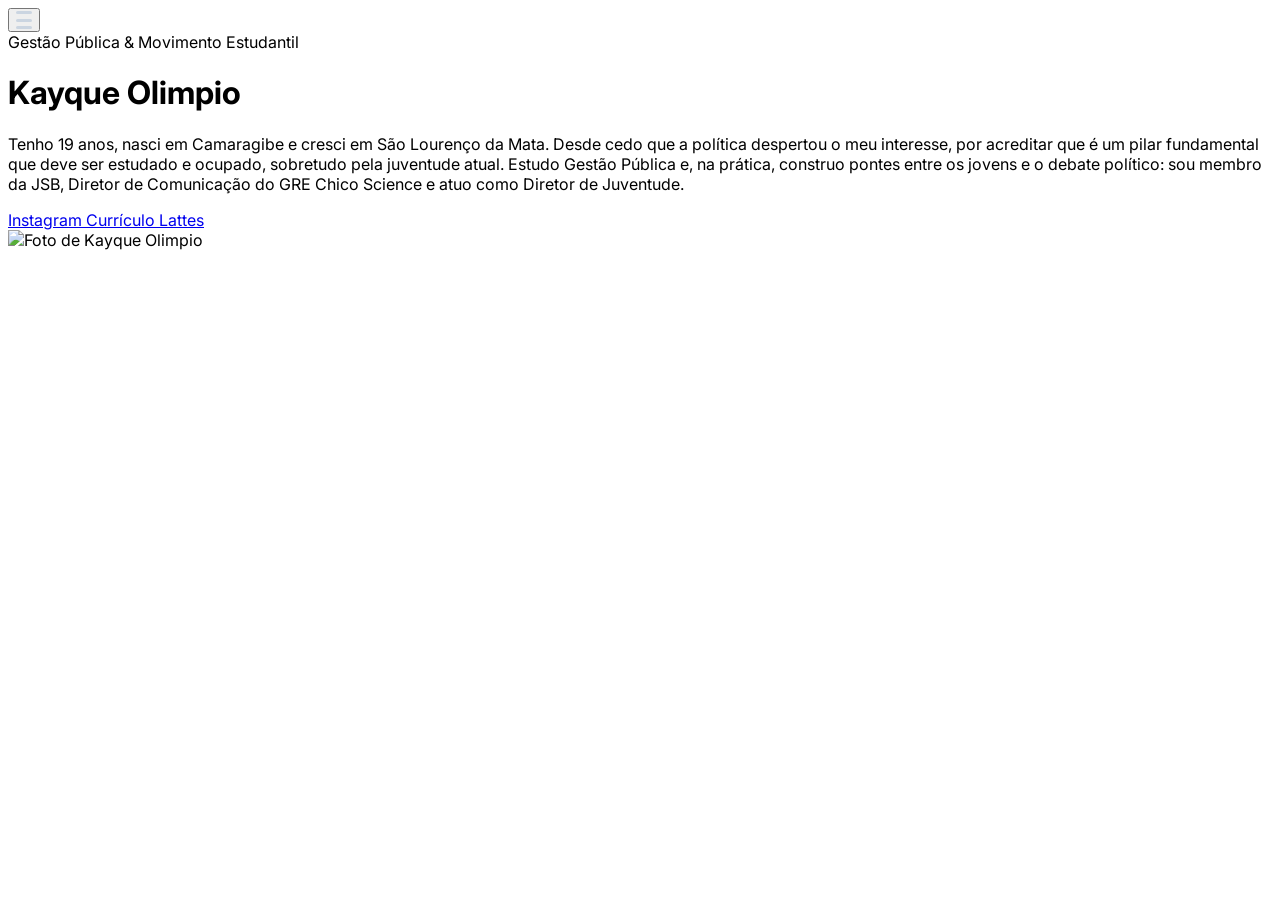
==== commit b0d24066: "Update index.html" ====
--- a/index.html
+++ b/index.html
@@ -9,73 +9,112 @@
     @import url('https://fonts.googleapis.com/css2?family=Inter:wght@400;600;800&display=swap');
     body { font-family: 'Inter', sans-serif; }
 
-    /* Animação de entrada suave */
-    @keyframes fadeInUp {
-      0% {
-        opacity: 0;
-        transform: translateY(40px);
-      }
-      100% {
-        opacity: 1;
-        transform: translateY(0);
-      }
+    /* Animação contínua e suave da foto */
+    @keyframes floatEffect {
+      0% { transform: translateY(0px); }
+      50% { transform: translateY(-12px); }
+      100% { transform: translateY(0px); }
+    }
+    .floating-box {
+      animation: floatEffect 6s ease-in-out infinite;
     }
 
-    /* Animação de flutuação contínua para a foto */
-    @keyframes float {
-      0% { transform: translateY(0px); }
-      50% { transform: translateY(-15px); }
-      100% { transform: translateY(0px); }
+    /* Transformação das listras do menu */
+    .menu-btn {
+      width: 32px;
+      height: 24px;
+      position: relative;
+      cursor: pointer;
+      display: flex;
+      flex-direction: column;
+      justify-content: space-between;
+      align-items: flex-end;
+      z-index: 100;
     }
 
-    /* Classes utilitárias das animações */
-    .animate-fade-up {
-      animation: fadeInUp 0.9s cubic-bezier(0.16, 1, 0.3, 1) forwards;
-      opacity: 0;
+    .bar {
+      height: 3px;
+      width: 100%;
+      background-color: #cbd5e1;
+      border-radius: 4px;
+      transition: all 0.3s cubic-bezier(0.4, 0, 0.2, 1);
     }
 
-    .animate-float {
-      animation: float 6s ease-in-out infinite;
+    /* Quando o menu está aberto (Vira X) */
+    .menu-btn.open .bar-1 {
+      transform: translateY(10.5px) rotate(45deg);
+      background-color: #34d399;
+    }
+    .menu-btn.open .bar-2 {
+      opacity: 0;
+      transform: translateX(-15px);
+    }
+    .menu-btn.open .bar-3 {
+      transform: translateY(-10.5px) rotate(-45deg);
+      background-color: #34d399;
     }
 
-    /* Delays em cascata */
-    .delay-100 { animation-delay: 100ms; }
-    .delay-200 { animation-delay: 300ms; }
-    .delay-300 { animation-delay: 500ms; }
-    .delay-400 { animation-delay: 700ms; }
-    .delay-500 { animation-delay: 900ms; }
+    /* Caixa do Dropdown */
+    .dropdown-box {
+      position: fixed;
+      top: 80px;
+      right: 32px;
+      z-index: 90;
+      opacity: 0;
+      visibility: hidden;
+      transform: translateY(-15px);
+      transition: all 0.3s cubic-bezier(0.16, 1, 0.3, 1);
+    }
+
+    .dropdown-box.show {
+      opacity: 1;
+      visibility: visible;
+      transform: translateY(0);
+    }
   </style>
 </head>
-<body class="bg-slate-900 text-slate-100 min-h-screen flex items-center overflow-x-hidden">
+<body class="bg-slate-900 text-slate-100 min-h-screen flex items-center overflow-x-hidden relative">
+
+  <!-- Botão Menu Hamburguer (Canto Superior Direito) -->
+  <button id="menuToggle" class="menu-btn fixed top-8 right-8 md:right-12 focus:outline-none" aria-label="Abrir Menu">
+    <span class="bar bar-1"></span>
+    <span class="bar bar-2"></span>
+    <span class="bar bar-3"></span>
+  </button>
+
+  <!-- Caixa Dropdown com o link do Blog -->
+  <div id="dropdownMenu" class="dropdown-box">
+    <a href="https://olimpio.me/blog.html" class="flex items-center gap-3 px-6 py-3.5 rounded-2xl bg-slate-800 border border-slate-700 hover:border-emerald-500 shadow-2xl text-emerald-400 hover:text-emerald-300 font-semibold transition-all duration-200">
+      <svg xmlns="http://www.w3.org/2000/svg" class="h-5 w-5" fill="none" viewBox="0 0 24 24" stroke="currentColor" stroke-width="2">
+        <path stroke-linecap="round" stroke-linejoin="round" d="M19 20H5a2 2 0 01-2-2V6a2 2 0 012-2h10a2 2 0 012 2v1m2 13a2 2 0 01-2-2V7m2 13a2 2 0 002-2V9.5a2.5 2.5 0 00-2.5-2.5H15" />
+      </svg>
+      Blog
+    </a>
+  </div>
 
   <main class="container mx-auto px-6 py-16 md:py-24 max-w-6xl">
     <div class="flex flex-col-reverse md:flex-row items-center justify-between gap-12">
       
       <!-- Coluna de Texto -->
       <div class="w-full md:w-1/2 flex flex-col items-center md:items-start text-center md:text-left">
-        <span class="animate-fade-up delay-100 text-emerald-400 font-semibold tracking-wider uppercase text-sm mb-2">
+        <span class="text-emerald-400 font-semibold tracking-wider uppercase text-sm mb-2">
           Gestão Pública & Movimento Estudantil
         </span>
         
-        <h1 class="animate-fade-up delay-200 text-4xl md:text-6xl font-extrabold text-white leading-tight mb-6">
+        <h1 class="text-4xl md:text-6xl font-extrabold text-white leading-tight mb-6">
           Kayque Olimpio
         </h1>
         
-        <p class="animate-fade-up delay-300 text-lg text-slate-300 mb-8 leading-relaxed max-w-lg">
-          Construindo pontes entre a juventude e o debate político. Acredito na gestão pública como ferramenta de transformação social e na participação ativa para desenhar o futuro.
+        <!-- Nova Biografia -->
+        <p class="text-lg text-slate-300 mb-8 leading-relaxed max-w-xl">
+          Tenho 19 anos, nasci em Camaragibe e cresci em São Lourenço da Mata. Desde cedo que a política despertou o meu interesse, por acreditar que é um pilar fundamental que deve ser estudado e ocupado, sobretudo pela juventude atual. Estudo Gestão Pública e, na prática, construo pontes entre os jovens e o debate político: sou membro da JSB, Diretor de Comunicação do GRE Chico Science e atuo como Diretor de Juventude.
         </p>
         
-        <!-- Botões -->
-        <div class="animate-fade-up delay-400 flex flex-wrap justify-center md:justify-start gap-4 w-full">
-          <!-- Botão do Instagram -->
+        <!-- Botões principais -->
+        <div class="flex flex-wrap justify-center md:justify-start gap-4 w-full">
           <a href="https://www.instagram.com/kayqueolimpio/" target="_blank" rel="noopener noreferrer" class="px-6 py-3 rounded-full bg-emerald-500 hover:bg-emerald-400 text-slate-900 font-semibold transition-all duration-300 shadow-lg hover:shadow-emerald-500/50 hover:-translate-y-1 text-center">
             Instagram
           </a>
-          <!-- Botão do Blog -->
-          <a href="#blog" class="px-6 py-3 rounded-full border border-slate-600 hover:border-slate-300 text-slate-300 hover:text-white transition-all duration-300 hover:-translate-y-1 text-center">
-            Blog
-          </a>
-          <!-- Botão do Lattes -->
           <a href="https://buscatextual.cnpq.br/buscatextual/visualizacv.do;jsessionid=C2957863E16CF8BE97A0DA88A4B226F3.buscatextual_0" target="_blank" rel="noopener noreferrer" class="px-6 py-3 rounded-full border border-slate-600 hover:border-slate-300 text-slate-300 hover:text-white transition-all duration-300 hover:-translate-y-1 text-center">
             Currículo Lattes
           </a>
@@ -83,16 +122,15 @@
       </div>
 
       <!-- Coluna da Foto -->
-      <div class="animate-fade-up delay-500 w-full md:w-1/2 flex justify-center md:justify-end">
-        <div class="relative w-64 h-64 md:w-96 md:h-96 animate-float">
-          <!-- Efeito de brilho no fundo da foto -->
-          <div class="absolute inset-0 bg-emerald-500 rounded-full blur-3xl opacity-20 transition-opacity duration-700 hover:opacity-40"></div>
+      <div class="w-full md:w-1/2 flex justify-center md:justify-end">
+        <div class="relative w-64 h-64 md:w-80 md:h-80 floating-box">
+          <!-- Brilho ao fundo -->
+          <div class="absolute inset-0 bg-emerald-500/20 rounded-full blur-2xl"></div>
           
-          <!-- Container da Foto -->
-          <div class="relative w-full h-full rounded-full overflow-hidden border-4 border-slate-700/50 hover:border-emerald-500/50 transition-colors duration-500 shadow-2xl">
-            
+          <!-- Moldura e Foto -->
+          <div class="relative w-full h-full rounded-full overflow-hidden border-4 border-slate-700 shadow-2xl bg-slate-800">
+            <!-- Confirme se o arquivo da imagem na sua pasta está com este mesmo nome exato -->
             <img src="https://cdn.discordapp.com/attachments/1002490298963865681/1557906025313599558/69b16e39-5fa3-42c8-8206-623a412cccf7.png?ex=6ac9808c&is=6ac82f0c&hm=0908a0de9de02109e8ba0a6cbfed766e99315f67d00595c0d7049d841b6d952b&" alt="Foto de Kayque Olimpio" class="w-full h-full object-cover">
-            
           </div>
         </div>
       </div>
@@ -100,5 +138,25 @@
     </div>
   </main>
 
+  <!-- JavaScript Puro e Direto -->
+  <script>
+    const btn = document.getElementById('menuToggle');
+    const menu = document.getElementById('dropdownMenu');
+
+    btn.addEventListener('click', function(e) {
+      e.stopPropagation();
+      btn.classList.toggle('open');
+      menu.classList.toggle('show');
+    });
+
+    // Fecha o menu ao clicar fora dele
+    document.addEventListener('click', function(e) {
+      if (!menu.contains(e.target) && !btn.contains(e.target)) {
+        btn.classList.remove('open');
+        menu.classList.remove('show');
+      }
+    });
+  </script>
+
 </body>
 </html>
